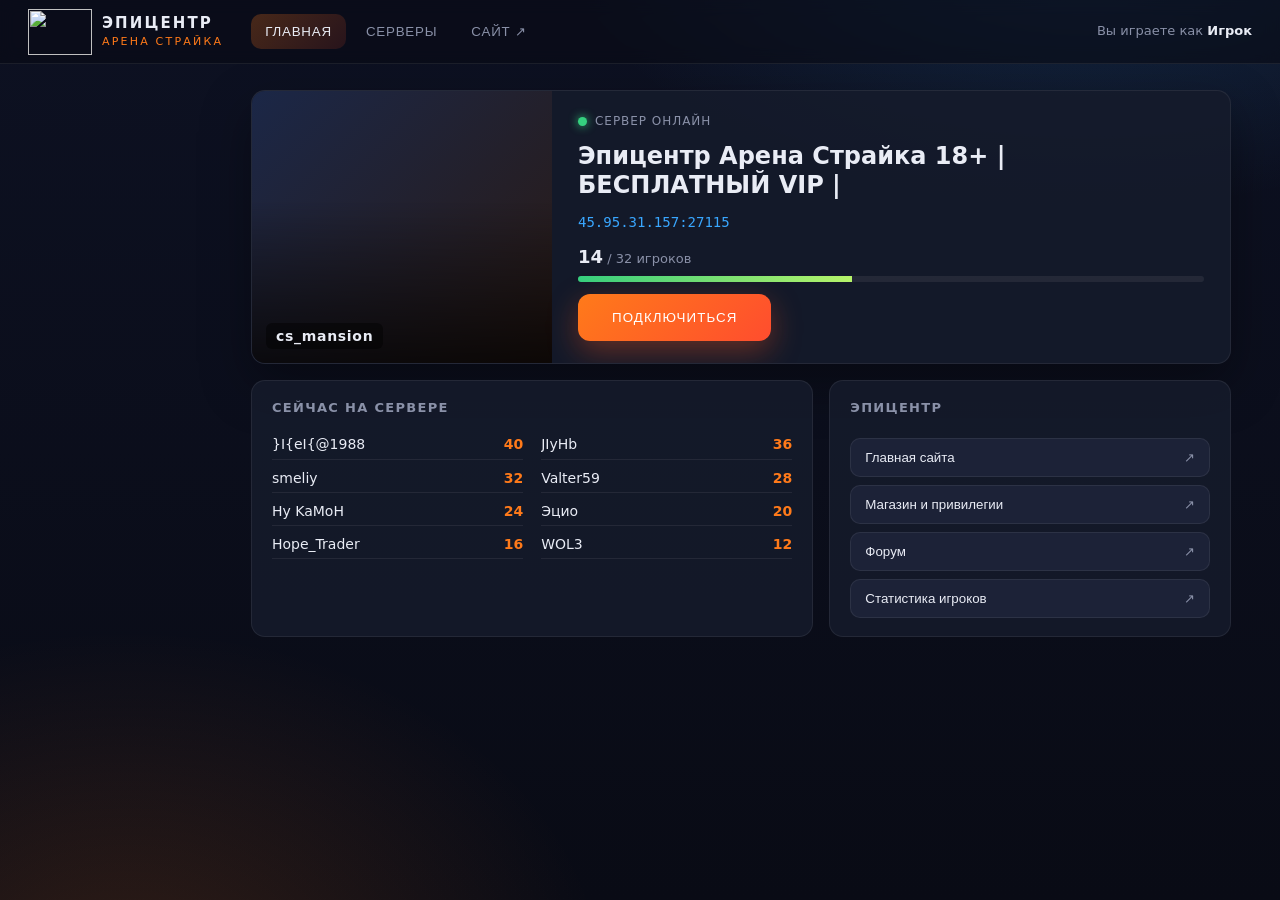
==== assets/platform/epicentre/menu/index.html @ 672627a1 "epicentre: server lists answer within 3.5 s (partial), ping column, filters and refresh in the menu;" ====
<!doctype html>
<html lang="ru">
<head>
<meta charset="utf-8">
<title>Эпицентр Арена Страйка</title>
<link rel="stylesheet" href="menu.css">
</head>
<body>
<div class="backdrop"></div>

<header class="topbar">
  <div class="brand">
    <img src="logo.png" alt="">
    <div>
      <div class="brand-name">ЭПИЦЕНТР</div>
      <div class="brand-sub">Арена Страйка</div>
    </div>
  </div>
  <nav class="tabs" role="tablist">
    <button class="tab active" data-tab="home">Главная</button>
    <button class="tab" data-tab="servers">Серверы</button>
    <button class="tab" data-action="site">Сайт ↗</button>
  </nav>
  <div class="profile" id="profile"></div>
</header>

<main>
  <section class="page active" id="page-home">
    <article class="server-hero" id="hero">
      <div class="hero-map" id="hero-map"><span id="hero-map-name">—</span></div>
      <div class="hero-body">
        <div class="hero-status"><span class="dot" id="hero-dot"></span><span id="hero-state">Опрашиваем сервер…</span></div>
        <h1 id="hero-name">Эпицентр Арена Страйка 18+</h1>
        <div class="hero-meta">
          <span class="addr" id="hero-addr" title="Скопировать адрес"></span>
        </div>
        <div class="slots">
          <div class="slots-text"><b id="hero-online">–</b> / <span id="hero-max">32</span> игроков<span id="hero-bots"></span></div>
          <div class="bar"><div class="bar-fill" id="hero-bar"></div></div>
        </div>
        <button class="connect" id="connect">Подключиться</button>
      </div>
    </article>

    <div class="home-grid">
      <article class="card">
        <h2>Сейчас на сервере</h2>
        <ol class="players" id="players"><li class="muted">Загрузка…</li></ol>
      </article>
      <article class="card links">
        <h2>Эпицентр</h2>
        <button class="link" data-site="/">Главная сайта</button>
        <button class="link" data-site="/shop">Магазин и привилегии</button>
        <button class="link" data-site="/forum">Форум</button>
        <button class="link" data-site="/stats">Статистика игроков</button>
      </article>
    </div>
  </section>

  <section class="page" id="page-servers">
    <div class="toolbar">
      <input id="search" type="search" placeholder="Название, карта или адрес сервера">
      <div class="chips">
        <button class="chip active" data-list="internet">Все серверы</button>
        <button class="chip" data-list="favorites">Избранное</button>
        <button class="chip" data-list="history">История</button>
      </div>
      <button class="refresh" id="refresh" title="Обновить список">⟳ Обновить</button>
    </div>
    <div class="filters">
      <label><input type="checkbox" data-filter="notEmpty"> Не пустые</label>
      <label><input type="checkbox" data-filter="notFull"> Есть места</label>
      <label><input type="checkbox" data-filter="noPassword"> Без пароля</label>
      <label><input type="checkbox" data-filter="noBots"> Без ботов</label>
      <span class="count" id="count"></span>
    </div>
    <div class="list-head"><span>Сервер</span><span>Карта</span><span>Игроки</span><span>Пинг</span><span></span></div>
    <div class="list" id="list"></div>
  </section>
</main>

<div class="toast" id="toast"></div>
<script src="menu.js"></script>
</body>
</html>
---- assets/platform/epicentre/menu/menu.css ----
:root {
  --bg: #0b0e1a;
  --panel: rgb(22 27 44 / .86);
  --panel-2: rgb(30 36 58 / .9);
  --line: rgb(255 255 255 / .07);
  --text: #e9ecf5;
  --muted: #8a91a8;
  --orange: #ff7a1a;
  --orange-2: #ff4d2e;
  --blue: #39a7ff;
  --green: #35d07f;
  --radius: 14px;
  /* the game's own menu buttons (New game, Find servers, Options, Quit) sit bottom-left */
  --game-menu-w: 230px;
}

* { box-sizing: border-box; }
html, body { margin: 0; height: 100%; }
body {
  font: 14px/1.45 "Segoe UI", system-ui, sans-serif;
  color: var(--text);
  background: var(--bg);
  overflow: hidden;
  user-select: none;
}

.backdrop {
  position: fixed; inset: 0; z-index: -1;
  background:
    radial-gradient(900px 500px at 85% -10%, rgb(57 167 255 / .18), transparent 60%),
    radial-gradient(800px 600px at 10% 110%, rgb(255 122 26 / .16), transparent 60%),
    linear-gradient(180deg, #0d1122, #090b15);
}

/* top bar */
.topbar {
  display: flex; align-items: center; gap: 28px;
  height: 64px; padding: 0 28px;
  border-bottom: 1px solid var(--line);
  background: rgb(9 11 21 / .6);
  backdrop-filter: blur(8px);
}
.brand { display: flex; align-items: center; gap: 10px; }
.brand img { height: 46px; width: 64px; object-fit: cover; object-position: center; }
.brand-name { font-weight: 800; letter-spacing: .14em; font-size: 15px; }
.brand-sub { color: var(--orange); font-size: 11px; letter-spacing: .2em; text-transform: uppercase; }
.tabs { display: flex; gap: 6px; }
.tab {
  background: none; border: 0; color: var(--muted); cursor: pointer;
  font: 600 13px/1 inherit; letter-spacing: .06em; text-transform: uppercase;
  padding: 10px 14px; border-radius: 10px;
}
.tab:hover { color: var(--text); background: var(--line); }
.tab.active { color: var(--text); background: linear-gradient(135deg, rgb(255 122 26 / .25), rgb(255 77 46 / .12)); }
.profile { margin-left: auto; color: var(--muted); font-size: 13px; }
.profile b { color: var(--text); }

main { height: calc(100% - 64px); overflow: auto; padding: 26px 28px 26px var(--game-menu-w); }
.page { display: none; max-width: 980px; margin: 0 auto; }
.page.active { display: block; animation: rise .25s ease; }
@keyframes rise { from { opacity: 0; transform: translateY(6px); } }

/* hero server card */
.server-hero {
  display: grid; grid-template-columns: 300px 1fr; overflow: hidden;
  background: var(--panel); border: 1px solid var(--line); border-radius: var(--radius);
  box-shadow: 0 20px 50px rgb(0 0 0 / .35);
}
.hero-map {
  min-height: 230px; display: grid; place-items: end start; padding: 14px;
  background:
    linear-gradient(180deg, transparent 40%, rgb(0 0 0 / .7)),
    url("logo.png") center / 160% no-repeat,
    linear-gradient(135deg, #1b2747, #2a1a14);
}
.hero-map span { font-weight: 700; letter-spacing: .05em; background: rgb(0 0 0 / .45); padding: 3px 10px; border-radius: 6px; }
.hero-body { padding: 22px 26px; display: flex; flex-direction: column; gap: 12px; }
.hero-status { display: flex; align-items: center; gap: 8px; color: var(--muted); font-size: 12px; text-transform: uppercase; letter-spacing: .08em; }
.dot { width: 9px; height: 9px; border-radius: 50%; background: var(--muted); }
.dot.on { background: var(--green); box-shadow: 0 0 10px var(--green); }
.dot.off { background: var(--orange-2); }
.server-hero h1 { margin: 0; font-size: 24px; line-height: 1.2; }
.addr { color: var(--blue); cursor: pointer; font-family: Consolas, monospace; }
.addr:hover { text-decoration: underline; }
.slots-text { font-size: 13px; color: var(--muted); margin-bottom: 6px; }
.slots-text b { color: var(--text); font-size: 18px; }
.bar { height: 6px; background: var(--line); border-radius: 6px; overflow: hidden; }
.bar-fill { height: 100%; width: 0; background: linear-gradient(90deg, var(--green), #b6f36a); transition: width .6s ease; }
.connect {
  margin-top: auto; align-self: flex-start;
  border: 0; cursor: pointer; color: #fff;
  font: 800 16px/1 inherit; letter-spacing: .08em; text-transform: uppercase;
  padding: 16px 34px; border-radius: 12px;
  background: linear-gradient(135deg, var(--orange), var(--orange-2));
  box-shadow: 0 10px 30px rgb(255 90 30 / .35);
  transition: transform .12s ease, filter .12s ease;
}
.connect:hover { transform: translateY(-1px); filter: brightness(1.08); }
.connect:active { transform: translateY(1px); }

/* home grid */
.home-grid { display: grid; grid-template-columns: 1.4fr 1fr; gap: 16px; margin-top: 16px; }
.card { background: var(--panel); border: 1px solid var(--line); border-radius: var(--radius); padding: 18px 20px; }
.card h2 { margin: 0 0 12px; font-size: 13px; text-transform: uppercase; letter-spacing: .1em; color: var(--muted); }
.players { margin: 0; padding: 0; list-style: none; display: grid; grid-template-columns: 1fr 1fr; gap: 4px 18px; }
.players li { display: flex; justify-content: space-between; gap: 8px; padding: 4px 0; border-bottom: 1px solid var(--line); white-space: nowrap; overflow: hidden; }
.players li span:first-child { overflow: hidden; text-overflow: ellipsis; }
.players li span:last-child { color: var(--orange); font-weight: 600; }
.muted { color: var(--muted); border: 0 !important; }
.links { display: flex; flex-direction: column; gap: 8px; }
.link {
  text-align: left; cursor: pointer; color: var(--text);
  background: var(--panel-2); border: 1px solid var(--line); border-radius: 10px;
  padding: 11px 14px; font: 600 13px/1 inherit;
}
.link:hover { border-color: rgb(255 122 26 / .5); }
.link::after { content: "↗"; float: right; color: var(--muted); }

/* servers page */
.toolbar { display: flex; gap: 12px; align-items: center; margin-bottom: 12px; }
#search {
  flex: 1; padding: 12px 14px; border-radius: 10px; color: var(--text);
  background: var(--panel); border: 1px solid var(--line); font: 14px inherit; outline: none;
}
#search:focus { border-color: rgb(57 167 255 / .6); }
.chips { display: flex; gap: 6px; }
.chip { cursor: pointer; color: var(--muted); background: var(--panel); border: 1px solid var(--line); border-radius: 999px; padding: 9px 14px; font: 600 12px/1 inherit; }
.chip.active { color: var(--text); border-color: rgb(57 167 255 / .6); background: rgb(57 167 255 / .14); }
.list-head, .row { display: grid; grid-template-columns: 1fr 140px 110px 60px 100px; gap: 12px; align-items: center; }
.list-head { color: var(--muted); font-size: 11px; text-transform: uppercase; letter-spacing: .1em; padding: 0 14px 8px; }
.list { display: flex; flex-direction: column; gap: 6px; }
.row { background: var(--panel); border: 1px solid var(--line); border-radius: 10px; padding: 10px 14px; }
.row:hover { border-color: rgb(255 255 255 / .18); }
.row.ours { border-color: rgb(255 122 26 / .55); background: linear-gradient(90deg, rgb(255 122 26 / .14), var(--panel) 50%); }
.row .name { font-weight: 600; overflow: hidden; text-overflow: ellipsis; white-space: nowrap; }
.row .sub { color: var(--muted); font: 12px Consolas, monospace; }
.row .map { color: var(--blue); overflow: hidden; text-overflow: ellipsis; white-space: nowrap; }
.row .pl b { font-size: 15px; }
.row .go { cursor: pointer; border: 0; border-radius: 8px; padding: 9px 12px; color: #fff; font: 700 12px/1 inherit; text-transform: uppercase; background: linear-gradient(135deg, var(--orange), var(--orange-2)); }
.empty { color: var(--muted); padding: 30px; text-align: center; }
.refresh { cursor: pointer; color: var(--text); background: var(--panel); border: 1px solid var(--line); border-radius: 10px; padding: 10px 14px; font: 600 12px/1 inherit; white-space: nowrap; }
.refresh:hover { border-color: rgb(57 167 255 / .6); }
.refresh:disabled { opacity: .5; cursor: progress; }
.filters { display: flex; gap: 16px; align-items: center; margin: 0 2px 12px; color: var(--muted); font-size: 12px; }
.filters label { display: flex; gap: 6px; align-items: center; cursor: pointer; }
.filters input { accent-color: var(--orange); }
.filters .count { margin-left: auto; }
.row .ping { color: var(--muted); font: 12px Consolas, monospace; }
.row .ping.good { color: var(--green); }
.row .ping.bad { color: var(--orange-2); }
.row.offline { opacity: .45; }
.row .bots { color: var(--muted); font-size: 11px; }

.toast {
  position: fixed; left: 50%; bottom: 26px; transform: translate(-50%, 20px); opacity: 0;
  background: var(--panel-2); border: 1px solid var(--line); border-radius: 10px; padding: 10px 16px;
  transition: .2s ease; pointer-events: none;
}
.toast.show { opacity: 1; transform: translate(-50%, 0); }

@media (max-width: 1100px) {
  :root { --game-menu-w: 28px; }
  .server-hero { grid-template-columns: 220px 1fr; }
}
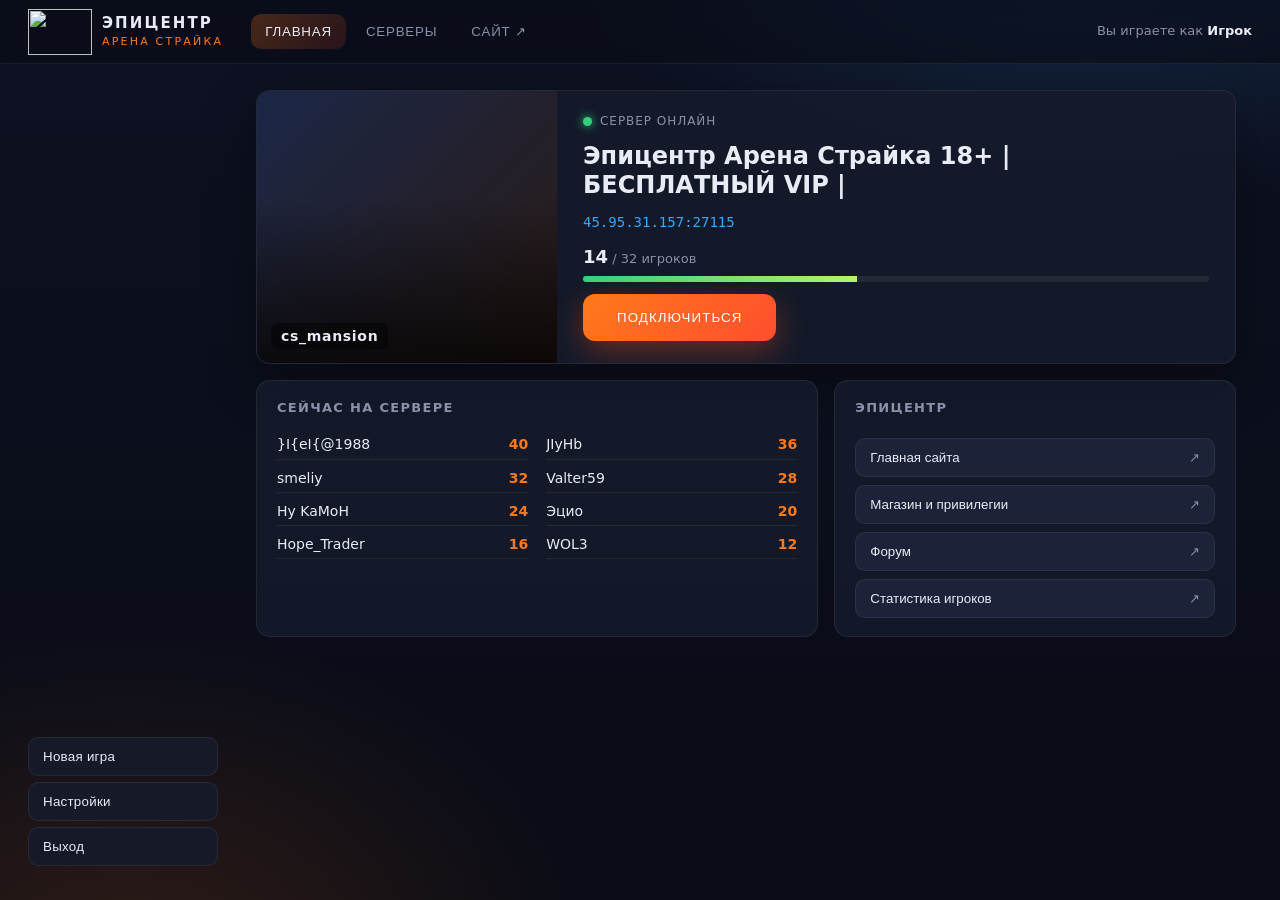
==== commit d87bbd4f: "epicentre: menu page replaces the vgui game menu (real hide via SetSuppressed), action rail with gam" ====
--- a/assets/platform/epicentre/menu/index.html
+++ b/assets/platform/epicentre/menu/index.html
@@ -74,10 +74,16 @@
       <label><input type="checkbox" data-filter="noBots"> Без ботов</label>
       <span class="count" id="count"></span>
     </div>
-    <div class="list-head"><span>Сервер</span><span>Карта</span><span>Игроки</span><span>Пинг</span><span></span></div>
+    <form class="add-fav" id="add-fav">
+      <input id="add-fav-addr" type="text" placeholder="Добавить сервер в избранное по адресу, например 45.95.31.157:27115" spellcheck="false">
+      <button type="submit">★ Добавить</button>
+    </form>
+    <div class="list-head"><span>Сервер</span><span>Карта</span><span>Игроки</span><span>Пинг</span><span></span><span></span></div>
     <div class="list" id="list"></div>
   </section>
 </main>
+
+<nav class="rail" id="rail" aria-label="Меню игры"></nav>
 
 <div class="toast" id="toast"></div>
 <script src="menu.js"></script>
--- a/assets/platform/epicentre/menu/menu.css
+++ b/assets/platform/epicentre/menu/menu.css
@@ -1,4 +1,4 @@
-:root {
+﻿:root {
   --bg: #0b0e1a;
   --panel: rgb(22 27 44 / .86);
   --panel-2: rgb(30 36 58 / .9);
@@ -10,8 +10,8 @@
   --blue: #39a7ff;
   --green: #35d07f;
   --radius: 14px;
-  /* the game's own menu buttons (New game, Find servers, Options, Quit) sit bottom-left */
-  --game-menu-w: 230px;
+  /* room for the action rail bottom-left */
+  --game-menu-w: 240px;
 }
 
 * { box-sizing: border-box; }
@@ -126,7 +126,7 @@
 .chips { display: flex; gap: 6px; }
 .chip { cursor: pointer; color: var(--muted); background: var(--panel); border: 1px solid var(--line); border-radius: 999px; padding: 9px 14px; font: 600 12px/1 inherit; }
 .chip.active { color: var(--text); border-color: rgb(57 167 255 / .6); background: rgb(57 167 255 / .14); }
-.list-head, .row { display: grid; grid-template-columns: 1fr 140px 110px 60px 100px; gap: 12px; align-items: center; }
+.list-head, .row { display: grid; grid-template-columns: 1fr 140px 110px 60px 40px 100px; gap: 12px; align-items: center; }
 .list-head { color: var(--muted); font-size: 11px; text-transform: uppercase; letter-spacing: .1em; padding: 0 14px 8px; }
 .list { display: flex; flex-direction: column; gap: 6px; }
 .row { background: var(--panel); border: 1px solid var(--line); border-radius: 10px; padding: 10px 14px; }
@@ -159,6 +159,32 @@
 .toast.show { opacity: 1; transform: translate(-50%, 0); }
 
 @media (max-width: 1100px) {
-  :root { --game-menu-w: 28px; }
   .server-hero { grid-template-columns: 220px 1fr; }
 }
+
+.fav { cursor: pointer; border: 1px solid var(--line); background: var(--panel-2); color: var(--muted); border-radius: 8px; height: 34px; font-size: 17px; line-height: 1; }
+.fav:hover { color: #ffc24a; border-color: rgb(255 194 74 / .5); }
+.fav.on { color: #ffc24a; border-color: rgb(255 194 74 / .55); background: rgb(255 194 74 / .1); }
+.add-fav { display: none; gap: 8px; margin: 0 0 12px; }
+.add-fav.show { display: flex; }
+.add-fav input { flex: 1; padding: 10px 12px; border-radius: 10px; color: var(--text); background: var(--panel); border: 1px solid var(--line); font: 13px Consolas, monospace; outline: none; }
+.add-fav input:focus { border-color: rgb(255 194 74 / .6); }
+.add-fav button { cursor: pointer; border: 0; border-radius: 10px; padding: 0 16px; color: #1b1405; font: 700 12px/1 inherit; background: linear-gradient(135deg, #ffd36a, #ffb020); }
+.add-fav input.bad { border-color: var(--orange-2); }
+
+/* game actions (replace the vgui game menu), bottom-left */
+.rail {
+  position: fixed; left: 28px; bottom: 34px; width: 190px; z-index: 5;
+  display: flex; flex-direction: column; gap: 6px;
+}
+.rail button {
+  text-align: left; cursor: pointer; color: var(--text);
+  background: var(--panel); border: 1px solid var(--line); border-radius: 10px;
+  padding: 11px 14px; font: 600 14px/1 inherit; letter-spacing: .02em;
+  backdrop-filter: blur(6px); transition: border-color .12s ease, transform .12s ease;
+}
+.rail button:hover { border-color: rgb(255 122 26 / .55); transform: translateX(2px); }
+.rail button.primary { color: #fff; border: 0; background: linear-gradient(135deg, var(--orange), var(--orange-2)); }
+.rail button.danger:hover { border-color: rgb(255 77 46 / .7); }
+.rail hr { border: 0; border-top: 1px solid var(--line); margin: 4px 0; }
+.rail .where { color: var(--muted); font-size: 11px; margin: 0 2px 2px; white-space: nowrap; overflow: hidden; text-overflow: ellipsis; }
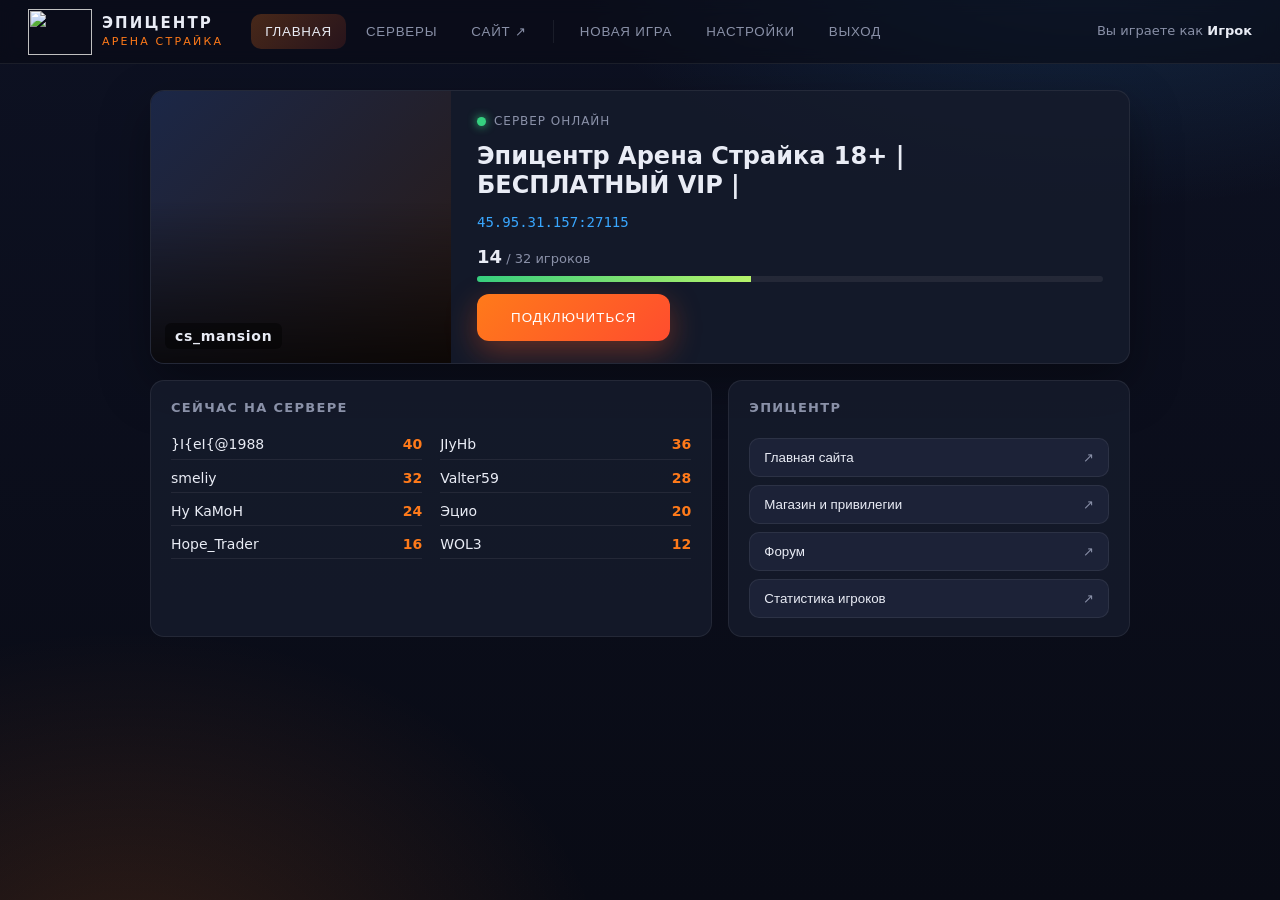
==== commit 40c57614: "epicentre: move game actions into the top navigation, drop the bottom-left rail Co-Authored-By: Clau" ====
--- a/assets/platform/epicentre/menu/index.html
+++ b/assets/platform/epicentre/menu/index.html
@@ -20,6 +20,8 @@
     <button class="tab active" data-tab="home">Главная</button>
     <button class="tab" data-tab="servers">Серверы</button>
     <button class="tab" data-action="site">Сайт ↗</button>
+    <span class="tabs-sep"></span>
+    <span class="tabs" id="rail"></span>
   </nav>
   <div class="profile" id="profile"></div>
 </header>
@@ -83,8 +85,6 @@
   </section>
 </main>
 
-<nav class="rail" id="rail" aria-label="Меню игры"></nav>
-
 <div class="toast" id="toast"></div>
 <script src="menu.js"></script>
 </body>
--- a/assets/platform/epicentre/menu/menu.css
+++ b/assets/platform/epicentre/menu/menu.css
@@ -10,8 +10,6 @@
   --blue: #39a7ff;
   --green: #35d07f;
   --radius: 14px;
-  /* room for the action rail bottom-left */
-  --game-menu-w: 240px;
 }
 
 * { box-sizing: border-box; }
@@ -55,7 +53,7 @@
 .profile { margin-left: auto; color: var(--muted); font-size: 13px; }
 .profile b { color: var(--text); }
 
-main { height: calc(100% - 64px); overflow: auto; padding: 26px 28px 26px var(--game-menu-w); }
+main { height: calc(100% - 64px); overflow: auto; padding: 26px 28px; }
 .page { display: none; max-width: 980px; margin: 0 auto; }
 .page.active { display: block; animation: rise .25s ease; }
 @keyframes rise { from { opacity: 0; transform: translateY(6px); } }
@@ -172,19 +170,8 @@
 .add-fav button { cursor: pointer; border: 0; border-radius: 10px; padding: 0 16px; color: #1b1405; font: 700 12px/1 inherit; background: linear-gradient(135deg, #ffd36a, #ffb020); }
 .add-fav input.bad { border-color: var(--orange-2); }
 
-/* game actions (replace the vgui game menu), bottom-left */
-.rail {
-  position: fixed; left: 28px; bottom: 34px; width: 190px; z-index: 5;
-  display: flex; flex-direction: column; gap: 6px;
-}
-.rail button {
-  text-align: left; cursor: pointer; color: var(--text);
-  background: var(--panel); border: 1px solid var(--line); border-radius: 10px;
-  padding: 11px 14px; font: 600 14px/1 inherit; letter-spacing: .02em;
-  backdrop-filter: blur(6px); transition: border-color .12s ease, transform .12s ease;
-}
-.rail button:hover { border-color: rgb(255 122 26 / .55); transform: translateX(2px); }
-.rail button.primary { color: #fff; border: 0; background: linear-gradient(135deg, var(--orange), var(--orange-2)); }
-.rail button.danger:hover { border-color: rgb(255 77 46 / .7); }
-.rail hr { border: 0; border-top: 1px solid var(--line); margin: 4px 0; }
-.rail .where { color: var(--muted); font-size: 11px; margin: 0 2px 2px; white-space: nowrap; overflow: hidden; text-overflow: ellipsis; }
+/* game actions (replace the vgui game menu), in the top navigation */
+.tabs-sep { width: 1px; align-self: stretch; margin: 6px 6px; background: var(--line); }
+.tab.primary { color: #fff; background: linear-gradient(135deg, var(--orange), var(--orange-2)); }
+.tab.primary:hover { filter: brightness(1.08); }
+.tab.danger:hover { color: #ff8a73; background: rgb(255 77 46 / .12); }
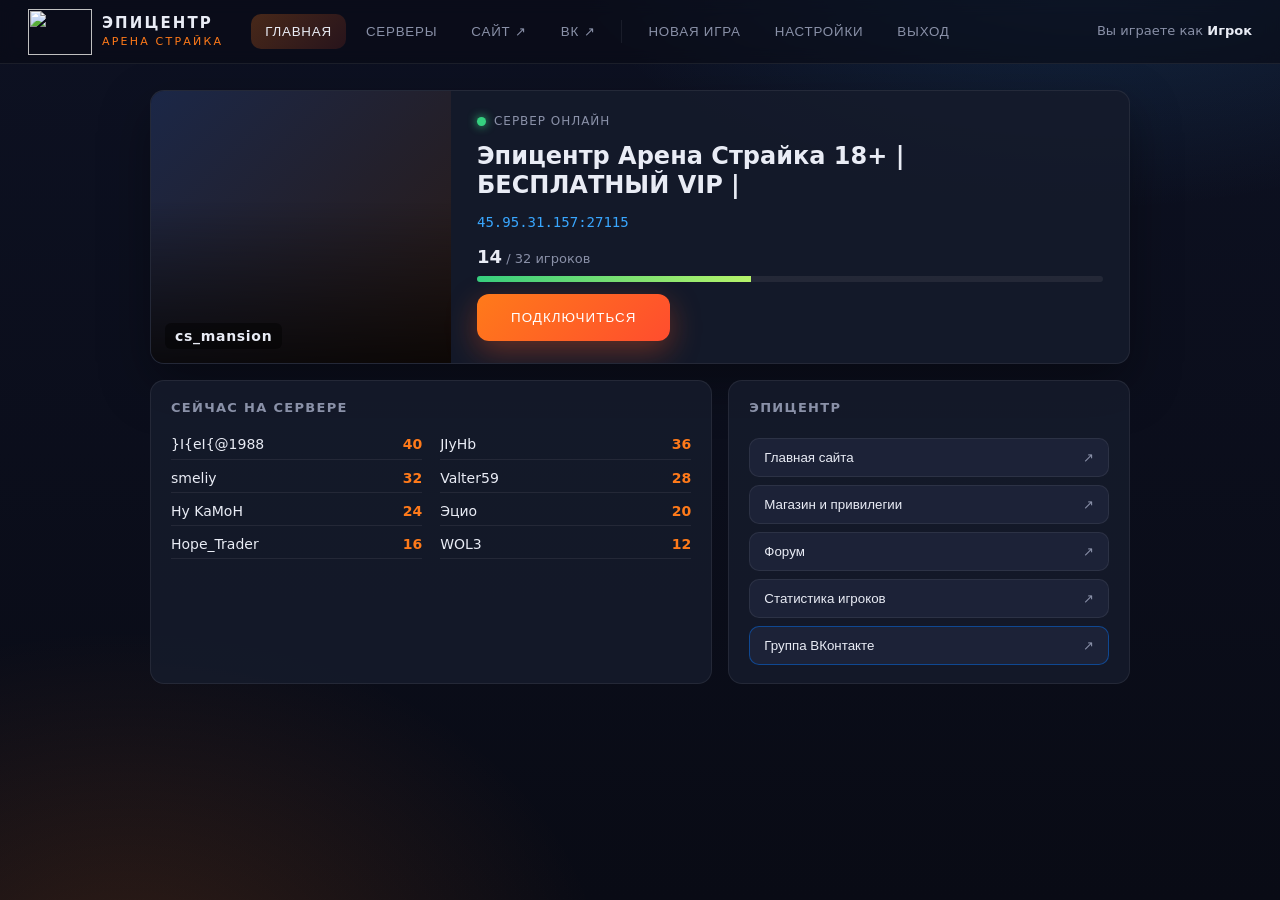
==== commit c0e6ab02: "epicentre: branding (window title, icon), no Discord presence, VK group link - window title "Эпицент" ====
--- a/assets/platform/epicentre/menu/index.html
+++ b/assets/platform/epicentre/menu/index.html
@@ -20,6 +20,7 @@
     <button class="tab active" data-tab="home">Главная</button>
     <button class="tab" data-tab="servers">Серверы</button>
     <button class="tab" data-action="site">Сайт ↗</button>
+    <button class="tab" data-external="https://vk.ru/arenatira">ВК ↗</button>
     <span class="tabs-sep"></span>
     <span class="tabs" id="rail"></span>
   </nav>
@@ -55,6 +56,7 @@
         <button class="link" data-site="/shop">Магазин и привилегии</button>
         <button class="link" data-site="/forum">Форум</button>
         <button class="link" data-site="/stats">Статистика игроков</button>
+        <button class="link vk" data-external="https://vk.ru/arenatira">Группа ВКонтакте</button>
       </article>
     </div>
   </section>
--- a/assets/platform/epicentre/menu/menu.css
+++ b/assets/platform/epicentre/menu/menu.css
@@ -113,6 +113,8 @@
 }
 .link:hover { border-color: rgb(255 122 26 / .5); }
 .link::after { content: "↗"; float: right; color: var(--muted); }
+.link.vk { border-color: rgb(0 119 255 / .45); }
+.link.vk:hover { border-color: rgb(0 119 255 / .8); }
 
 /* servers page */
 .toolbar { display: flex; gap: 12px; align-items: center; margin-bottom: 12px; }
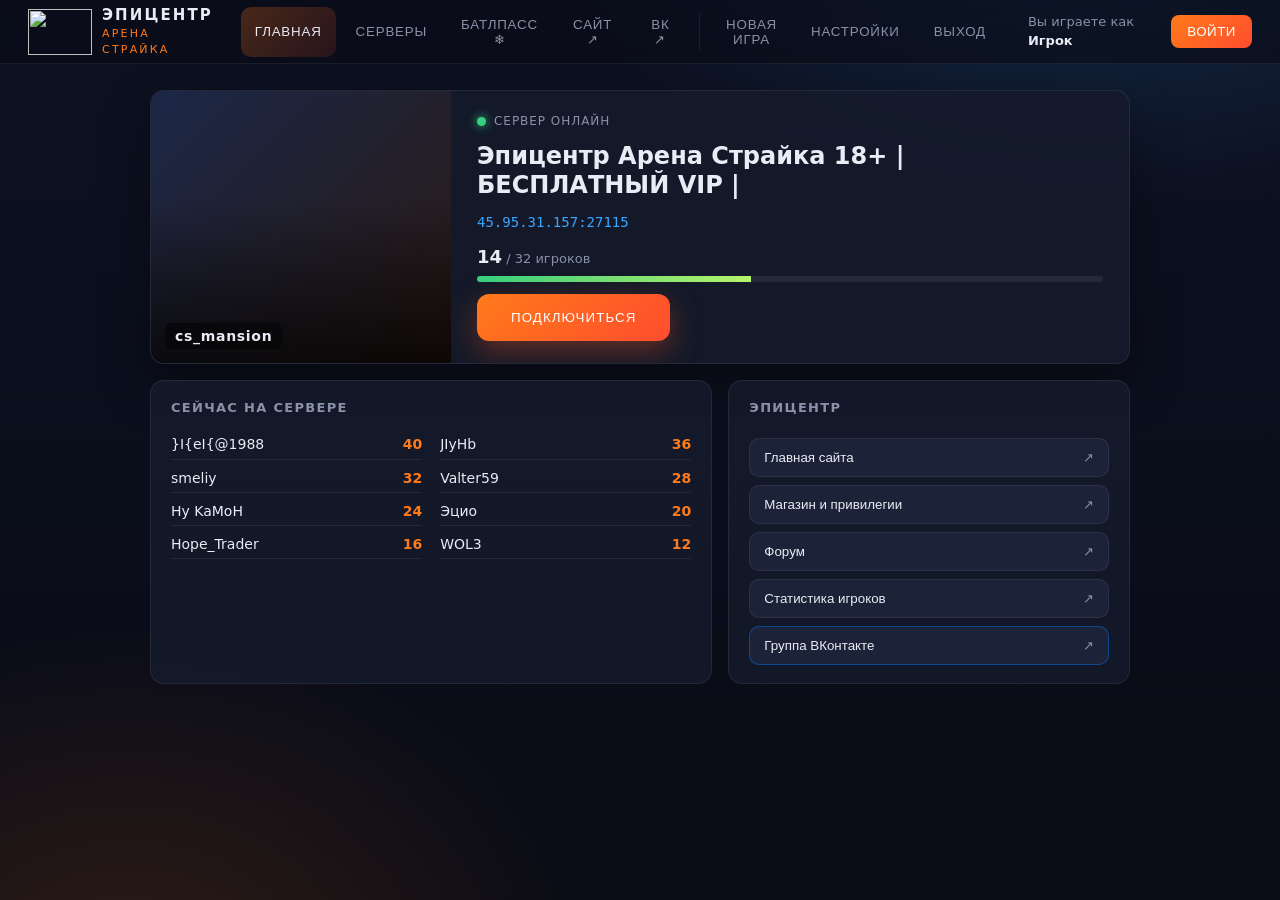
==== commit b6bb17f8: "Site account, winter battle pass and the native xmas game in the menu - Sign-in to epicentre-cs.ru t" ====
--- a/assets/platform/epicentre/menu/index.html
+++ b/assets/platform/epicentre/menu/index.html
@@ -4,6 +4,9 @@
 <meta charset="utf-8">
 <title>Эпицентр Арена Страйка</title>
 <link rel="stylesheet" href="menu.css">
+<link rel="stylesheet" href="settings.css">
+<link rel="stylesheet" href="newgame.css">
+<link rel="stylesheet" href="pass.css">
 </head>
 <body>
 <div class="backdrop"></div>
@@ -19,6 +22,7 @@
   <nav class="tabs" role="tablist">
     <button class="tab active" data-tab="home">Главная</button>
     <button class="tab" data-tab="servers">Серверы</button>
+    <button class="tab" data-tab="pass">Батлпасс ❄</button>
     <button class="tab" data-action="site">Сайт ↗</button>
     <button class="tab" data-external="https://vk.ru/arenatira">ВК ↗</button>
     <span class="tabs-sep"></span>
@@ -85,9 +89,17 @@
     <div class="list-head"><span>Сервер</span><span>Карта</span><span>Игроки</span><span>Пинг</span><span></span><span></span></div>
     <div class="list" id="list"></div>
   </section>
+
+  <section class="page pass" id="page-pass"></section>
+  <section class="page settings fullpage" id="page-settings"></section>
+  <section class="page newgame fullpage" id="page-newgame"></section>
 </main>
 
 <div class="toast" id="toast"></div>
+<script src="account.js"></script>
+<script src="pass.js"></script>
+<script src="settings.js"></script>
+<script src="newgame.js"></script>
 <script src="menu.js"></script>
 </body>
 </html>
--- a/assets/platform/epicentre/menu/settings.css
+++ b/assets/platform/epicentre/menu/settings.css
@@ -0,0 +1,155 @@
+/* Options screen, CS2-like: centred category bar, sub-tabs, label/value rows */
+.page.settings { max-width: none; margin: 0; }
+body.fullpage main { padding: 0; overflow: hidden; display: flex; }
+body.fullpage .page.fullpage.active { display: flex; flex-direction: column; width: 100%; height: 100%; max-width: none; margin: 0; }
+
+.settings {
+  --st-font: "Bahnschrift SemiCondensed", "Bahnschrift", "Segoe UI", sans-serif;
+  background: linear-gradient(180deg, rgb(8 10 20 / .55), rgb(8 10 20 / .25));
+}
+
+.st-head {
+  position: relative; display: flex; justify-content: center; align-items: center;
+  height: 52px; border-bottom: 1px solid var(--line); background: rgb(6 8 16 / .55);
+}
+.st-search {
+  position: absolute; left: 24px; top: 50%; transform: translateY(-50%);
+  display: flex; align-items: center; gap: 8px; color: var(--muted);
+}
+.st-search span { font-size: 20px; line-height: 1; }
+.st-search input {
+  width: 190px; padding: 7px 10px; border-radius: 6px; outline: none;
+  color: var(--text); background: rgb(255 255 255 / .05); border: 1px solid var(--line); font: 13px "Segoe UI", sans-serif;
+}
+.st-search input:focus { border-color: rgb(57 167 255 / .6); }
+.st-cats { display: flex; gap: 4px; }
+.st-cat, .st-tab {
+  cursor: pointer; border: 0; background: none; color: rgb(233 236 245 / .72);
+  font: 600 15px/1 var(--st-font); letter-spacing: .06em; text-transform: uppercase;
+  padding: 9px 14px; border-radius: 4px;
+}
+.st-cat:hover, .st-tab:hover { color: #fff; background: rgb(255 255 255 / .06); }
+.st-cat.on { color: #fff; background: linear-gradient(135deg, rgb(255 122 26 / .85), rgb(255 77 46 / .85)); }
+
+.st-tabs {
+  display: flex; justify-content: center; flex-wrap: wrap; gap: 2px;
+  padding: 8px 16px; border-bottom: 1px solid var(--line); background: rgb(6 8 16 / .35);
+}
+.st-tab { font-size: 13px; padding: 8px 12px; }
+.st-tab.on { color: #fff; box-shadow: inset 0 -2px 0 var(--orange); border-radius: 0; }
+
+.st-body { flex: 1; overflow-y: auto; padding: 6px 24px 40px; }
+.st-group { max-width: 820px; margin: 0 auto; padding-top: 22px; }
+.st-group h3 {
+  margin: 0 0 4px; padding: 0 2px 8px; color: rgb(233 236 245 / .5);
+  font: 600 15px/1 var(--st-font); letter-spacing: .04em;
+}
+.st-hint { max-width: 820px; margin: 22px auto 0; color: var(--muted); font-size: 13px; }
+
+.st-row {
+  display: flex; align-items: center; justify-content: space-between; gap: 24px;
+  min-height: 52px; padding: 6px 2px; border-bottom: 1px solid rgb(255 255 255 / .08);
+}
+.st-row:hover { background: linear-gradient(90deg, rgb(255 255 255 / .04), transparent 70%); }
+.st-label { font-size: 15px; color: rgb(233 236 245 / .9); }
+.st-ctl { display: flex; align-items: center; gap: 12px; flex-shrink: 0; }
+
+/* dropdown */
+.st-dd { position: relative; }
+.st-dd-btn {
+  display: flex; align-items: center; justify-content: flex-end; gap: 10px; min-width: 150px;
+  cursor: pointer; border: 1px solid transparent; border-radius: 4px; background: none; color: #fff;
+  font: 700 16px/1 var(--st-font); letter-spacing: .03em; text-transform: uppercase; padding: 9px 10px;
+}
+.st-dd-btn i { font-style: normal; font-size: 16px; color: rgb(255 255 255 / .7); transform: translateY(-3px); }
+.st-dd-btn:hover, .st-dd.open .st-dd-btn { background: rgb(255 255 255 / .1); border-color: rgb(255 255 255 / .12); }
+.st-dd-menu {
+  display: none; position: absolute; right: 0; top: calc(100% + 2px); z-index: 20; min-width: 100%;
+  max-height: 300px; overflow-y: auto; padding: 4px; border-radius: 4px;
+  background: #1b2030; border: 1px solid rgb(255 255 255 / .14); box-shadow: 0 14px 30px rgb(0 0 0 / .5);
+}
+.st-dd.open .st-dd-menu { display: block; }
+.st-dd-menu button {
+  display: block; width: 100%; text-align: left; white-space: nowrap; cursor: pointer;
+  border: 0; border-radius: 3px; background: none; color: rgb(233 236 245 / .85);
+  font: 14px/1 "Segoe UI", sans-serif; padding: 9px 12px;
+}
+.st-dd-menu button:hover { background: rgb(255 255 255 / .08); color: #fff; }
+.st-dd-menu button.on { color: var(--orange); }
+
+/* slider */
+.st-range { -webkit-appearance: none; appearance: none; width: 210px; height: 4px; border-radius: 2px; background: rgb(255 255 255 / .2); outline: none; }
+.st-range::-webkit-slider-thumb {
+  -webkit-appearance: none; width: 14px; height: 14px; border-radius: 2px; cursor: pointer;
+  background: #e9ecf5; box-shadow: 0 0 0 3px rgb(0 0 0 / .35);
+}
+.st-range:hover::-webkit-slider-thumb { background: var(--orange); }
+.st-num, .st-text {
+  height: 34px; padding: 0 10px; border-radius: 3px; outline: none; color: #fff;
+  background: rgb(0 0 0 / .3); border: 1px solid rgb(255 255 255 / .14);
+  font: 700 15px/1 var(--st-font);
+}
+.st-num { width: 76px; text-align: left; }
+.st-text { width: 260px; font: 15px "Segoe UI", sans-serif; }
+.st-num:focus, .st-text:focus { border-color: rgb(255 122 26 / .7); }
+
+/* weapon preview stage: GameUI draws the 3D preview into #st-scene */
+.st-stage {
+  display: grid; grid-template-columns: 1fr auto 1fr; align-items: center; gap: 18px;
+  padding: 12px 24px; border-bottom: 1px solid var(--line); background: rgb(6 8 16 / .45);
+}
+.st-moves, .st-presets { display: flex; flex-direction: column; gap: 6px; }
+.st-moves { align-items: flex-end; }
+.st-presets { align-items: flex-start; }
+.st-presets span { color: rgb(233 236 245 / .5); font: 600 13px/1 var(--st-font); letter-spacing: .06em; text-transform: uppercase; margin-bottom: 2px; }
+.st-move, .st-preset {
+  width: 150px; cursor: pointer; text-align: left; border-radius: 4px; padding: 8px 12px; color: rgb(233 236 245 / .85);
+  background: rgb(255 255 255 / .05); border: 1px solid var(--line); font: 600 13px/1 var(--st-font); letter-spacing: .04em; text-transform: uppercase;
+}
+.st-move:hover, .st-preset:hover { color: #fff; border-color: rgb(255 255 255 / .3); }
+.st-move.on { color: #fff; border-color: transparent; background: linear-gradient(135deg, rgb(255 122 26 / .85), rgb(255 77 46 / .85)); }
+.st-preset:hover { border-color: rgb(255 122 26 / .6); }
+.st-scene {
+  width: 384px; height: 216px; border-radius: 4px; overflow: hidden;
+  background: #000; box-shadow: 0 0 0 1px rgb(255 255 255 / .14), 0 10px 30px rgb(0 0 0 / .45);
+}
+.st-scene canvas { width: 100%; height: 100%; display: block; }
+@media (max-height: 640px) { .st-scene { width: 288px; height: 162px; } }
+.st-swatches { display: flex; gap: 6px; }
+.st-sw { width: 26px; height: 26px; border-radius: 4px; cursor: pointer; border: 2px solid rgb(0 0 0 / .35); padding: 0; }
+.st-sw.on { outline: 2px solid #fff; outline-offset: 1px; }
+.st-custom { position: relative; overflow: hidden; display: grid; place-items: center; }
+.st-custom::after { content: "+"; color: #fff; font: 700 15px/1 "Segoe UI"; text-shadow: 0 0 3px #000; }
+.st-custom input { position: absolute; inset: 0; opacity: 0; cursor: pointer; }
+
+/* key bindings */
+.st-key {
+  width: 132px; height: 34px; cursor: pointer; border-radius: 3px; color: #fff;
+  background: rgb(0 0 0 / .3); border: 1px solid rgb(255 255 255 / .14);
+  font: 700 15px/1 var(--st-font); letter-spacing: .03em; text-transform: uppercase;
+}
+.st-key:hover { border-color: rgb(255 255 255 / .35); }
+.st-key.unset { color: rgb(255 255 255 / .35); }
+.st-key.wait { border-color: var(--orange); color: var(--orange); animation: st-blink 1s ease infinite; }
+@keyframes st-blink { 50% { background: rgb(255 122 26 / .14); } }
+
+/* video apply bar */
+.st-apply {
+  display: flex; align-items: center; gap: 10px; justify-content: flex-end;
+  padding: 12px 2px; color: var(--muted); font-size: 13px; border-bottom: 1px solid rgb(255 255 255 / .08);
+}
+.st-apply span { margin-right: auto; }
+.st-apply button, .st-reset, .st-legacy {
+  cursor: pointer; border-radius: 4px; padding: 9px 16px; color: var(--text);
+  background: rgb(255 255 255 / .06); border: 1px solid var(--line);
+  font: 700 13px/1 var(--st-font); letter-spacing: .05em; text-transform: uppercase;
+}
+.st-apply button.primary { color: #fff; border: 0; background: linear-gradient(135deg, var(--orange), var(--orange-2)); }
+.st-apply button:hover, .st-reset:hover, .st-legacy:hover { border-color: rgb(255 255 255 / .3); }
+
+.st-foot {
+  display: flex; justify-content: space-between; align-items: center; gap: 12px;
+  padding: 10px 24px; border-top: 1px solid var(--line); background: rgb(6 8 16 / .55);
+}
+.st-legacy { color: var(--muted); background: none; border-color: transparent; text-transform: none; letter-spacing: 0; font: 13px "Segoe UI", sans-serif; }
+.st-reset { margin-left: auto; }
--- a/assets/platform/epicentre/menu/newgame.css
+++ b/assets/platform/epicentre/menu/newgame.css
@@ -0,0 +1,95 @@
+/* "New game" page, CS2 play-screen style: map grid + settings column + start button */
+.newgame { --st-font: "Bahnschrift SemiCondensed", "Bahnschrift", "Segoe UI", sans-serif; background: linear-gradient(180deg, rgb(8 10 20 / .55), rgb(8 10 20 / .25)); }
+
+.ng-head {
+  position: relative; display: flex; align-items: center; justify-content: center; gap: 18px;
+  height: 56px; padding: 0 24px; border-bottom: 1px solid var(--line); background: rgb(6 8 16 / .55);
+}
+.ng-head h2 {
+  position: absolute; left: 24px; margin: 0; font: 700 20px/1 var(--st-font); letter-spacing: .08em; text-transform: uppercase;
+}
+.ng-head .st-search { left: auto; right: 24px; }
+.ng-filters { display: flex; gap: 4px; }
+.ng-filter {
+  cursor: pointer; border: 0; background: none; color: rgb(233 236 245 / .72); border-radius: 4px; padding: 9px 14px;
+  font: 600 14px/1 var(--st-font); letter-spacing: .06em; text-transform: uppercase;
+}
+.ng-filter:hover { color: #fff; background: rgb(255 255 255 / .06); }
+.ng-filter.on { color: #fff; background: linear-gradient(135deg, rgb(255 122 26 / .85), rgb(255 77 46 / .85)); }
+
+.ng-main { flex: 1; min-height: 0; display: grid; grid-template-columns: 1fr 400px; }
+.ng-maps { overflow-y: auto; padding: 20px 24px 30px; }
+.ng-grid { display: grid; grid-template-columns: repeat(auto-fill, minmax(200px, 1fr)); gap: 12px; }
+
+.ng-card {
+  position: relative; height: 128px; cursor: pointer; overflow: hidden; text-align: left;
+  display: flex; flex-direction: column; justify-content: flex-end; gap: 2px; padding: 12px 14px;
+  border-radius: 6px; border: 1px solid rgb(255 255 255 / .1); color: #fff;
+  background: var(--card-bg); box-shadow: 0 8px 22px rgb(0 0 0 / .3);
+  transition: transform .12s ease, border-color .12s ease;
+}
+.ng-card::before {
+  content: ""; position: absolute; inset: 0; pointer-events: none;
+  background:
+    repeating-linear-gradient(135deg, rgb(255 255 255 / .035) 0 2px, transparent 2px 14px),
+    linear-gradient(180deg, transparent 30%, rgb(0 0 0 / .65));
+}
+.ng-card > * { position: relative; }
+.ng-card:hover { transform: translateY(-2px); border-color: rgb(255 255 255 / .35); }
+.ng-card.on { border-color: var(--orange); box-shadow: 0 0 0 2px var(--orange), 0 10px 26px rgb(255 90 30 / .25); }
+.ng-card.on::after {
+  content: "✓"; position: absolute; top: 10px; right: 10px; width: 24px; height: 24px; border-radius: 50%;
+  display: grid; place-items: center; font: 700 14px/1 "Segoe UI"; background: var(--orange);
+}
+.k-de { --card-bg: linear-gradient(135deg, #6b4a26, #2c1d12); }
+.k-cs { --card-bg: linear-gradient(135deg, #22466e, #121d2e); }
+.k-as { --card-bg: linear-gradient(135deg, #2f5a37, #142318); }
+.k-other { --card-bg: linear-gradient(135deg, #4a3266, #1b1428); }
+.k-random { --card-bg: linear-gradient(135deg, #ff7a1a, #b3311d); }
+.ng-mode { color: rgb(255 255 255 / .7); font: 600 11px/1 var(--st-font); letter-spacing: .1em; text-transform: uppercase; }
+.ng-name { font: 700 22px/1.05 var(--st-font); letter-spacing: .03em; text-transform: uppercase; }
+.ng-file { color: rgb(255 255 255 / .5); font: 12px Consolas, monospace; }
+
+.ng-side { display: flex; flex-direction: column; min-height: 0; border-left: 1px solid var(--line); background: rgb(6 8 16 / .45); }
+.ng-opts { flex: 1; overflow-y: auto; padding: 4px 20px 20px; }
+.ng-section h3 { margin: 18px 0 4px; color: rgb(233 236 245 / .5); font: 600 14px/1 var(--st-font); letter-spacing: .06em; text-transform: uppercase; }
+.ng-row {
+  display: flex; align-items: center; justify-content: space-between; gap: 12px;
+  min-height: 46px; padding: 5px 0; border-bottom: 1px solid rgb(255 255 255 / .07);
+}
+.ng-row .st-label { font-size: 14px; }
+.ng-row.ng-col, .ng-wrow { flex-direction: column; align-items: stretch; gap: 8px; padding: 10px 0; }
+.ng-row.off { opacity: .35; pointer-events: none; }
+.ng-text { width: 190px; }
+.ng-range { width: 130px; }
+.ng-num { width: 64px; }
+.ng-row .st-dd-btn { min-width: 120px; font-size: 15px; }
+
+.ng-seg { display: grid; grid-template-columns: repeat(4, 1fr); gap: 4px; }
+.ng-seg button, .ng-weapons button {
+  cursor: pointer; border-radius: 4px; padding: 8px 4px; color: rgb(233 236 245 / .75);
+  background: rgb(255 255 255 / .05); border: 1px solid var(--line); font: 600 12px/1 var(--st-font); letter-spacing: .04em; text-transform: uppercase;
+}
+.ng-seg button:hover, .ng-weapons button:hover { color: #fff; border-color: rgb(255 255 255 / .3); }
+.ng-seg button.on { color: #fff; border-color: transparent; background: linear-gradient(135deg, rgb(255 122 26 / .85), rgb(255 77 46 / .85)); }
+.ng-weapons { display: flex; flex-wrap: wrap; gap: 4px; }
+.ng-weapons button { padding: 7px 9px; }
+.ng-weapons button.on { color: #fff; border-color: rgb(53 208 127 / .6); background: rgb(53 208 127 / .14); }
+
+.ng-go {
+  display: flex; align-items: center; gap: 14px; padding: 14px 20px;
+  border-top: 1px solid var(--line); background: rgb(6 8 16 / .65);
+}
+.ng-sel { flex: 1; min-width: 0; display: flex; flex-direction: column; gap: 4px; }
+.ng-sel span { color: var(--muted); font: 600 11px/1 var(--st-font); letter-spacing: .1em; text-transform: uppercase; }
+.ng-sel b { font: 700 18px/1 var(--st-font); letter-spacing: .03em; overflow: hidden; text-overflow: ellipsis; white-space: nowrap; }
+.ng-start {
+  cursor: pointer; border: 0; border-radius: 6px; padding: 16px 34px; color: #fff;
+  font: 700 20px/1 var(--st-font); letter-spacing: .1em; text-transform: uppercase;
+  background: linear-gradient(135deg, #3fd47f, #1f9c55); box-shadow: 0 10px 26px rgb(40 190 100 / .3);
+  transition: filter .12s ease, transform .12s ease;
+}
+.ng-start:hover { filter: brightness(1.08); transform: translateY(-1px); }
+.ng-start:disabled { opacity: .5; cursor: progress; transform: none; }
+
+@media (max-width: 1100px) { .ng-main { grid-template-columns: 1fr 340px; } .ng-filter { padding: 9px 9px; font-size: 13px; } }
--- a/assets/platform/epicentre/menu/pass.css
+++ b/assets/platform/epicentre/menu/pass.css
@@ -0,0 +1,151 @@
+/* Site account (top bar chip, sign-in dialog) and the battle pass page, CS2 pass style. */
+
+/* ---- top bar account ---- */
+.profile { position: relative; display: flex; align-items: center; gap: 12px; }
+.pf-login {
+  cursor: pointer; border: 0; border-radius: 8px; padding: 9px 16px; color: #fff; font: 700 12px/1 inherit;
+  text-transform: uppercase; letter-spacing: .04em; background: linear-gradient(135deg, var(--orange), var(--orange-2));
+}
+.pf-user {
+  display: flex; align-items: center; gap: 10px; cursor: pointer; border: 1px solid var(--line); border-radius: 10px;
+  padding: 5px 12px 5px 5px; background: var(--panel); color: var(--text); font: inherit; text-align: left;
+}
+.pf-user:hover { border-color: rgb(255 255 255 / .2); }
+.pf-user img { width: 32px; height: 32px; border-radius: 7px; object-fit: cover; background: var(--panel-2); }
+.pf-user span { display: flex; flex-direction: column; line-height: 1.15; }
+.pf-user small { color: #8fdc6a; font-size: 12px; }
+.pf-menu {
+  position: absolute; right: 0; top: calc(100% + 8px); z-index: 30; min-width: 190px; padding: 6px;
+  display: grid; background: #151a2c; border: 1px solid var(--line); border-radius: 10px; box-shadow: 0 14px 30px rgb(0 0 0 / .45);
+}
+.pf-menu[hidden] { display: none; }
+.pf-menu button { cursor: pointer; border: 0; background: none; color: var(--text); text-align: left; padding: 9px 12px; border-radius: 7px; font: 13px inherit; }
+.pf-menu button:hover { background: var(--line); }
+.pf-menu .danger { color: #ff8a73; }
+
+/* ---- dialogs ---- */
+.modal-wrap { position: fixed; inset: 0; z-index: 50; display: grid; place-items: center; background: rgb(4 6 12 / .72); animation: bp-fade .12s ease-out; }
+@keyframes bp-fade { from { opacity: 0; } }
+.modal {
+  position: relative; width: min(420px, 92vw); padding: 26px 26px 22px; display: grid; gap: 12px;
+  background: #121729; border: 1px solid rgb(255 255 255 / .1); border-radius: 14px; box-shadow: 0 24px 60px rgb(0 0 0 / .5);
+}
+.modal h2 { margin: 0; font-size: 20px; }
+.modal label { display: grid; gap: 6px; color: var(--muted); font-size: 13px; }
+.modal label[hidden] { display: none; }
+.modal label.row { display: flex; align-items: center; gap: 8px; }
+.modal input:not([type=checkbox]):not([type=radio]) {
+  padding: 11px 12px; border-radius: 9px; border: 1px solid var(--line); background: var(--panel-2); color: var(--text); font: 14px inherit; outline: none;
+}
+.modal input:focus { border-color: rgb(255 122 26 / .6); }
+.modal .connect { margin-top: 4px; }
+.modal-x { position: absolute; top: 10px; right: 12px; cursor: pointer; border: 0; background: none; color: var(--muted); font-size: 24px; line-height: 1; }
+.modal-actions { display: flex; justify-content: flex-end; gap: 10px; }
+.modal-actions .connect { margin: 0; }
+.login-error { margin: 0; min-height: 18px; color: #ff8a73; font-size: 13px; }
+.small { font-size: 12px; }
+.muted a { color: var(--blue); }
+.bp-methods { display: flex; flex-wrap: wrap; gap: 12px; }
+.bp-methods label { display: flex; align-items: center; gap: 6px; color: var(--text); }
+
+/* ---- pass page ---- */
+.page.pass { max-width: 1480px; }
+.page.pass.active { display: flex; flex-direction: column; gap: 16px; min-height: 0; }
+.bp-empty, .bp-gate { margin: 60px auto; text-align: center; color: var(--muted); max-width: 460px; }
+.bp-gate h2 { color: var(--text); margin: 8px 0; font-size: 26px; }
+.bp-gate-art { font-size: 64px; color: #9fd3ff; text-shadow: 0 0 30px rgb(110 180 255 / .6); }
+.bp-gate .connect { margin-top: 12px; width: auto; padding-inline: 34px; }
+
+.bp-head {
+  display: grid; grid-template-columns: auto 1fr auto; gap: 28px; align-items: center; padding: 18px 22px;
+  border: 1px solid var(--line); border-radius: var(--radius);
+  background: linear-gradient(110deg, rgb(70 130 210 / .28), rgb(20 26 46 / .9) 45%);
+}
+.bp-tag { display: inline-block; padding: 3px 8px; border-radius: 5px; background: rgb(159 211 255 / .18); color: #bfe2ff; font: 700 11px/1 inherit; letter-spacing: .1em; text-transform: uppercase; }
+.bp-season h2 { margin: 6px 0 2px; font-size: 26px; letter-spacing: .02em; }
+.bp-dates { color: var(--muted); font-size: 13px; }
+.bp-level { display: flex; align-items: center; gap: 18px; min-width: 0; }
+.bp-level-num { display: grid; place-items: center; width: 92px; height: 92px; flex: none; border-radius: 14px; background: radial-gradient(circle at 50% 30%, #3b7fd4, #17325e); box-shadow: inset 0 0 0 2px rgb(159 211 255 / .45), 0 8px 24px rgb(40 110 200 / .35); line-height: 1; }
+.bp-level-num b { font-size: 38px; }
+.bp-level-num small { color: #cfe6ff; font-size: 11px; text-transform: uppercase; letter-spacing: .08em; }
+.bp-xp { flex: 1; display: grid; gap: 8px; min-width: 0; color: var(--muted); font-size: 13px; }
+.bp-xp-bar { height: 10px; border-radius: 6px; overflow: hidden; background: rgb(255 255 255 / .08); }
+.bp-xp-bar i { display: block; height: 100%; background: linear-gradient(90deg, #5fb4ff, #b8e3ff); box-shadow: 0 0 12px rgb(95 180 255 / .6); }
+.bp-res { display: flex; gap: 8px; }
+.bp-res div { display: grid; justify-items: center; min-width: 78px; padding: 10px 12px; border-radius: 10px; background: rgb(0 0 0 / .25); }
+.bp-res b { font-size: 20px; }
+.bp-res small { color: var(--muted); font-size: 11px; }
+
+.bp-main { flex: 1; min-height: 0; display: grid; grid-template-columns: minmax(0, 1fr) 300px; gap: 16px; }
+.bp-track-wrap { position: relative; display: grid; grid-template-columns: 96px minmax(0, 1fr); grid-template-rows: 1fr auto; gap: 10px 0; padding: 16px; border: 1px solid var(--line); border-radius: var(--radius); background: var(--panel); min-height: 0; }
+.bp-rows-head { display: grid; grid-template-rows: 1fr 34px 1fr; }
+.bp-row-label { align-self: center; color: var(--muted); font: 700 12px/1.2 inherit; text-transform: uppercase; letter-spacing: .08em; }
+.bp-row-label.premium { grid-row: 3; color: #ffcf5a; }
+.bp-track { display: flex; gap: 8px; overflow-x: auto; overflow-y: hidden; padding-bottom: 6px; scrollbar-width: thin; }
+.bp-col { flex: 0 0 132px; display: grid; grid-template-rows: 1fr 34px 1fr; gap: 0; }
+.bp-cell { display: grid; gap: 6px; align-content: stretch; }
+.bp-lvl { display: grid; place-items: center; margin: 4px 0; border-radius: 6px; background: rgb(255 255 255 / .05); color: var(--muted); font-weight: 700; }
+.bp-col.reached .bp-lvl { background: rgb(95 180 255 / .22); color: #d6ecff; }
+.bp-col.current .bp-lvl { background: linear-gradient(135deg, #5fb4ff, #2f6fc0); color: #fff; box-shadow: 0 0 14px rgb(95 180 255 / .5); }
+.bp-none { display: block; height: 100%; border-radius: 10px; border: 1px dashed rgb(255 255 255 / .05); }
+
+.bp-reward {
+  position: relative; display: grid; grid-template-rows: 1fr auto auto; gap: 4px; justify-items: center; min-height: 128px; height: 100%;
+  padding: 10px 8px 9px; border: 1px solid var(--line); border-radius: 10px; cursor: default; text-align: center;
+  background: linear-gradient(180deg, rgb(40 47 72 / .9), rgb(24 29 46 / .95)); color: var(--text); font: inherit;
+}
+.bp-cell.premium .bp-reward { background: linear-gradient(180deg, rgb(80 62 28 / .9), rgb(36 30 20 / .95)); border-color: rgb(255 207 90 / .18); }
+.bp-reward img { width: 64px; height: 64px; object-fit: contain; align-self: center; }
+.bp-reward-title { font: 600 12px/1.2 inherit; display: -webkit-box; -webkit-line-clamp: 2; -webkit-box-orient: vertical; overflow: hidden; }
+.bp-reward-status { color: var(--muted); font-size: 11px; }
+.bp-reward.is-locked, .bp-reward.is-premium_locked { opacity: .55; }
+.bp-reward.is-locked img, .bp-reward.is-premium_locked img { filter: grayscale(1); }
+.bp-reward.is-done .bp-reward-status { color: #8fdc6a; }
+.bp-reward.is-done::after { content: "✓"; position: absolute; top: 6px; right: 8px; color: #8fdc6a; font-weight: 700; }
+.bp-reward.is-pending_online .bp-reward-status { color: #9fd3ff; }
+.bp-reward.is-failed .bp-reward-status { color: #ff8a73; }
+.bp-reward.is-claimable { cursor: pointer; border-color: rgb(143 220 106 / .7); box-shadow: 0 0 0 1px rgb(143 220 106 / .4), 0 0 18px rgb(143 220 106 / .25); animation: bp-glow 1.6s ease-in-out infinite alternate; }
+.bp-reward.is-claimable .bp-reward-status { color: #111; background: #8fdc6a; border-radius: 4px; padding: 2px 8px; font-weight: 700; }
+.bp-reward.is-claimable:hover { transform: translateY(-2px); }
+@keyframes bp-glow { to { box-shadow: 0 0 0 1px rgb(143 220 106 / .6), 0 0 26px rgb(143 220 106 / .4); } }
+
+.bp-track-nav { grid-column: 1 / -1; display: flex; align-items: center; justify-content: space-between; color: var(--muted); font-size: 13px; }
+.bp-track-nav b { color: #8fdc6a; }
+.bp-nav { cursor: pointer; width: 38px; height: 32px; border-radius: 8px; border: 1px solid var(--line); background: var(--panel-2); color: var(--text); font-size: 20px; line-height: 1; }
+
+.bp-side { display: flex; flex-direction: column; gap: 12px; padding: 16px; border: 1px solid var(--line); border-radius: var(--radius); background: var(--panel); overflow-y: auto; }
+.bp-side .muted { margin: 0; }
+.bp-play { margin: 0; }
+.bp-premium, .bp-shop { display: grid; gap: 8px; padding: 14px; border-radius: 12px; background: rgb(0 0 0 / .22); }
+.bp-premium { background: linear-gradient(135deg, rgb(255 207 90 / .16), rgb(0 0 0 / .2)); border: 1px solid rgb(255 207 90 / .25); }
+.bp-premium span { color: var(--muted); font-size: 12px; }
+.bp-premium-on { padding: 12px; border-radius: 10px; text-align: center; color: #ffcf5a; font-weight: 700; background: rgb(255 207 90 / .12); }
+.bp-packs { display: grid; grid-template-columns: repeat(3, 1fr); gap: 6px; }
+.bp-buy {
+  cursor: pointer; display: grid; gap: 2px; justify-items: center; padding: 10px 8px; border-radius: 9px; border: 1px solid var(--line);
+  background: var(--panel-2); color: var(--text); font: 600 13px/1.15 inherit;
+}
+.bp-buy small { color: #8fdc6a; font-size: 12px; }
+.bp-buy:hover:not(:disabled) { border-color: rgb(255 255 255 / .25); }
+.bp-buy:disabled { opacity: .45; cursor: not-allowed; }
+.bp-buy.gold { color: #1b1405; border: 0; background: linear-gradient(135deg, #ffd36a, #ffb020); font-weight: 700; }
+.bp-buy.ghost { background: none; }
+
+/* the embedded game: the native window sits exactly over .bp-stage */
+.page.pass.playing { height: 100%; }
+.bp-game-bar { display: flex; align-items: center; gap: 16px; }
+.bp-game-bar b { font-size: 17px; }
+.bp-live { margin-left: auto; padding: 6px 12px; border-radius: 8px; background: rgb(95 180 255 / .12); color: #cfe6ff; font-size: 13px; }
+.bp-live b { color: #fff; }
+.bp-live.bump { animation: bp-bump .9s ease-out; }
+@keyframes bp-bump { 0% { background: rgb(143 220 106 / .55); color: #fff; } 100% { background: rgb(95 180 255 / .12); } }
+.bp-nav.wide { width: auto; padding: 0 14px; font-size: 14px; }
+.bp-stage {
+  flex: 1; min-height: 240px; display: grid; place-items: center; border-radius: var(--radius);
+  border: 1px solid var(--line); background: #0b0d18; color: var(--muted);
+}
+
+@media (max-width: 1100px) {
+  .bp-head { grid-template-columns: 1fr; }
+  .bp-main { grid-template-columns: 1fr; }
+}
